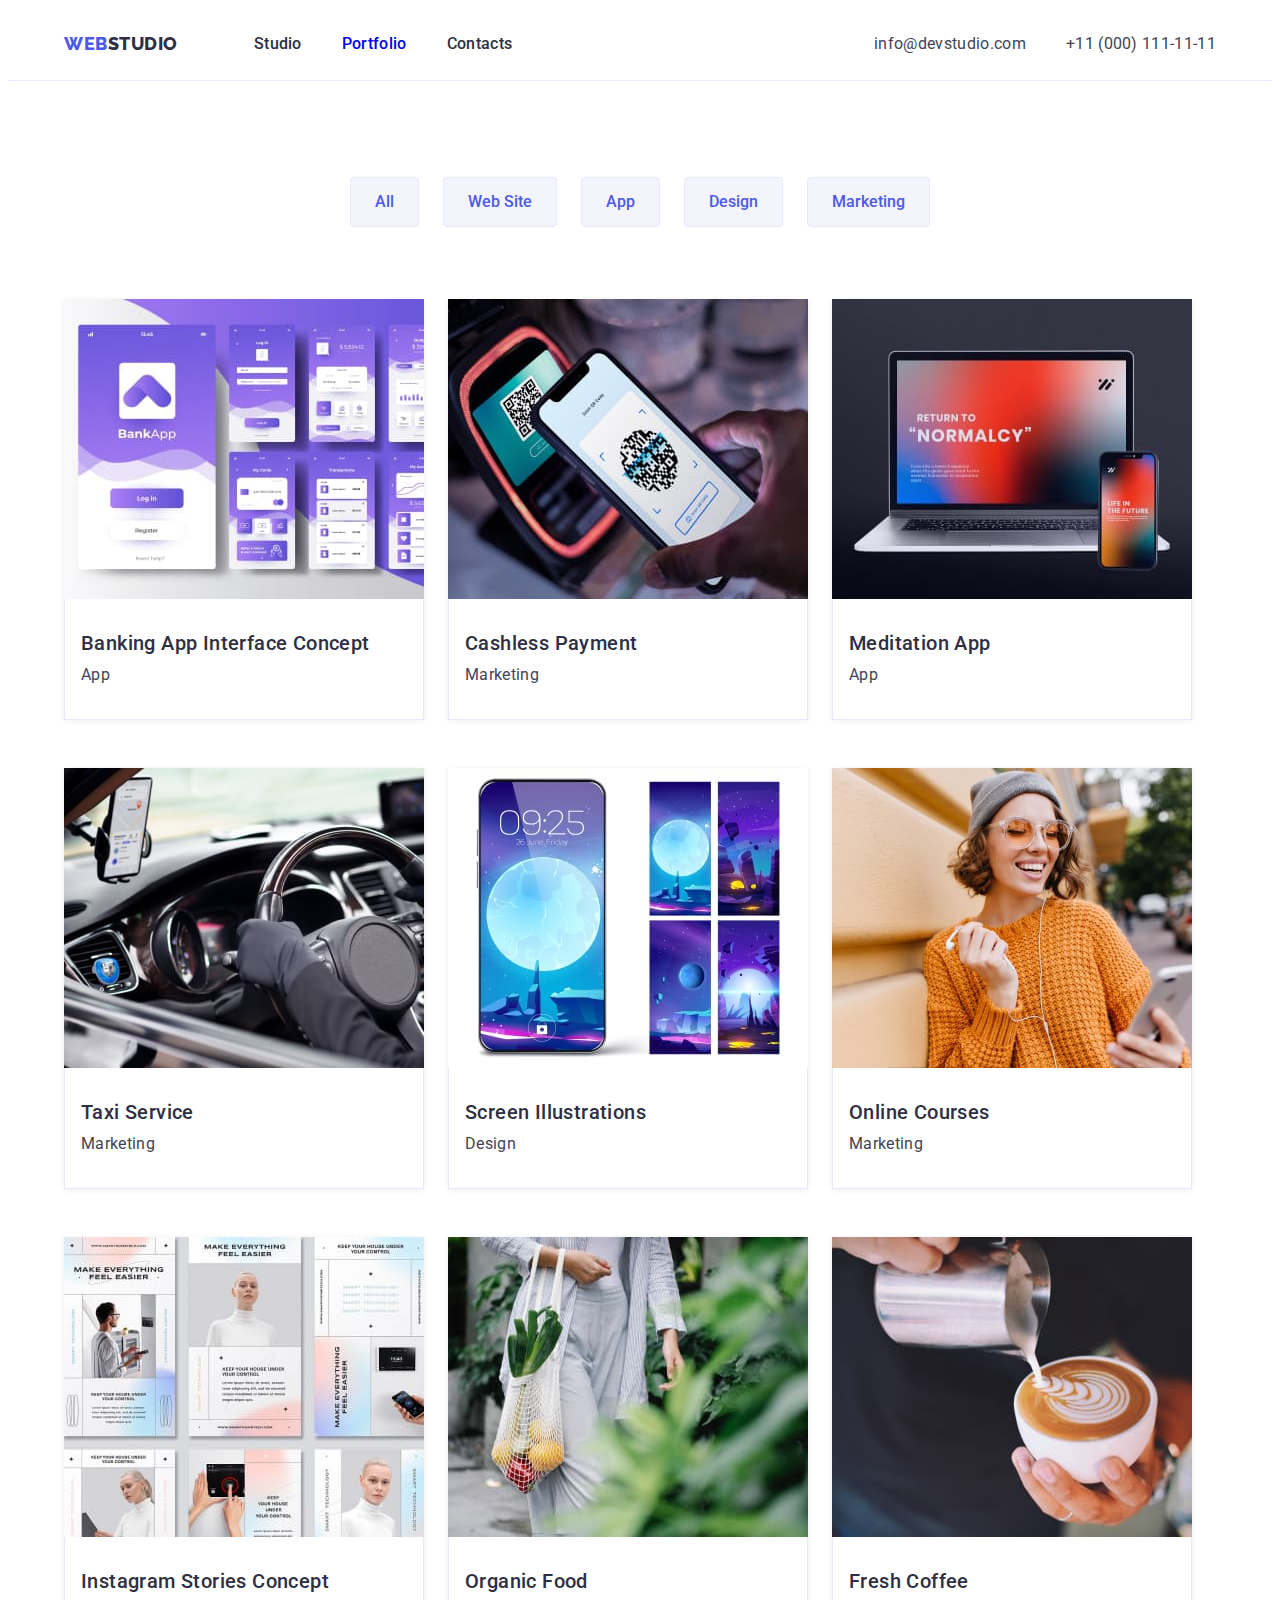
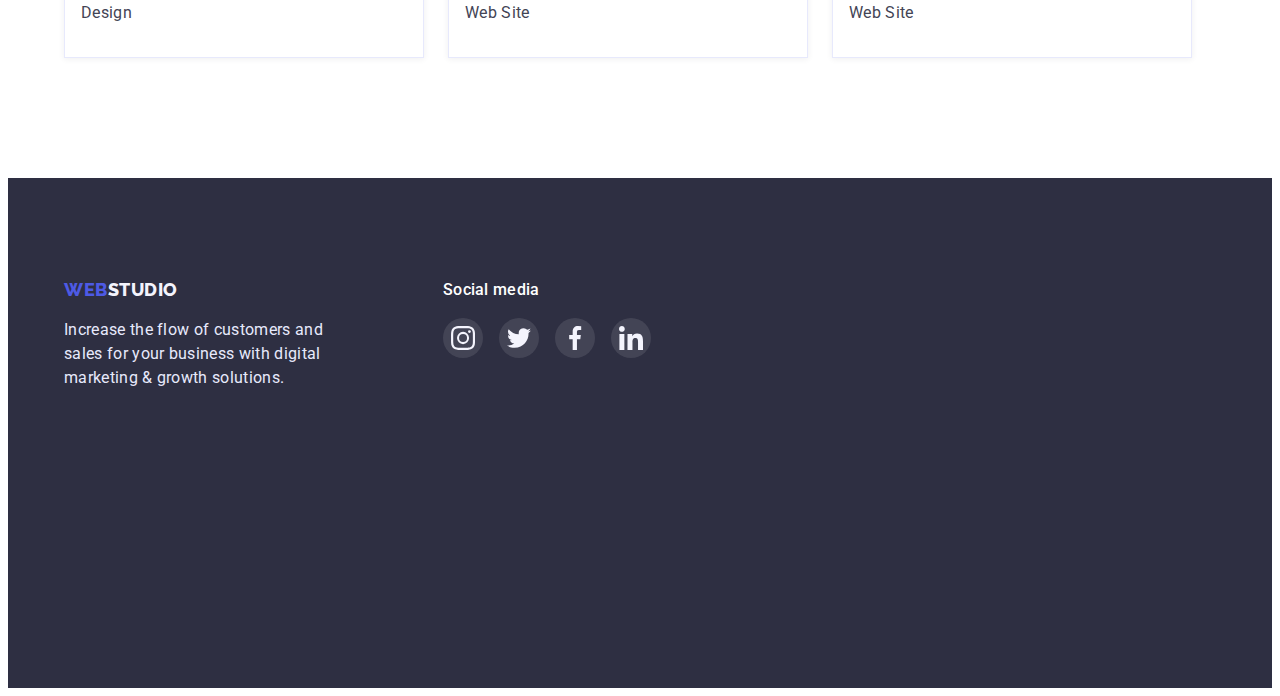
==== portfolio.html @ 1dce3df9 "Add prev rep" ====
<!DOCTYPE html>
<html lang="en">
<head>
    <meta charset="UTF-8">
    <meta http-equiv="X-UA-Compatible" content="IE=edge">
    <meta name="viewport" content="width=device-width, initial-scale=1.0">
    <title>Portfolio</title>
    <link rel="preconnect" href="https://fonts.googleapis.com">
    <link rel="preconnect" href="https://fonts.gstatic.com" crossorigin>
    <link href="https://fonts.googleapis.com/css2?family=Raleway:wght@800&family=Roboto:wght@400;500;700;900&display=swap" rel="stylesheet">
    <link rel="stylesheet" href="https://cdnjs.cloudflare.com/ajax/libs/modern-normalize/1.1.0/modern-normalize.min.css" integrity="sha512-wpPYUAdjBVSE4KJnH1VR1HeZfpl1ub8YT/NKx4PuQ5NmX2tKuGu6U/JRp5y+Y8XG2tV+wKQpNHVUX03MfMFn9Q==" crossorigin="anonymous" referrerpolicy="no-referrer" />
    <link rel="stylesheet" href="./css/styles.css">
</head>
<body class="">
    <header class="header-style">
        <div class="header container">
            <nav class="navigation">
                <a href="./index.html" class="logo"><span class="logo-first-part">Web</span><span class="logo-second-part">Studio</span></a>
                <ul class="list navigation-list">
                    <li class="item"><a href="./index.html" class="other-page nav-link">Studio</a></li>
                    <li class="item"><a href="./portfolio.html" class="active-page nav-link">Portfolio</a></li>
                    <li class="item"><a href="" class="other-page nav-link">Contacts</a></li>
                </ul>
            </nav>
            <address class="address">
                <ul class="list address-list">
                    <li class="item"><a href="mailto:info@devstudio.com" class="address-item email">info@devstudio.com</a></li>
                    <li class="item"><a href="tel:+110001111111" class="address-item tel">+11 (000) 111-11-11</a></li>
                </ul>
            </address>
        </div>
    </header>
    <main>
        <section class="filter">
            <h1 class="filter-title visually-hidden">Portfolio</h1>
            <ul class="filter-list list">
                <li class="item"><button type="button" class="filter-item">All</button></li>
                <li class="item"><button type="button" class="filter-item">Web Site</button></li>
                <li class="item"><button type="button" class="filter-item">App</button></li>
                <li class="item"><button type="button" class="filter-item">Design</button></li>
                <li class="item"><button type="button" class="filter-item">Marketing</button></li>
            </ul> 
            
            <div class="container">
                <ul class="examples-list list">
                    <li class="item">
                        <img src="./images/banking-app.jpg" alt="Banking App" width="360" class="img-fix">
                        <div class="text">
                            <h3 class="examples-title">Banking App Interface Concept</h3>
                            <p class="example-type">App</p>
                        </div>                    
                    </li>
                    <li class="item">
                        <img src="./images/cashless-payment.jpg" alt="Cashless Payment" width="360" class="img-fix">
                        <div class="text">
                            <h3 class="examples-title">Cashless Payment</h3>
                            <p class="example-type">Marketing</p>
                        </div>
                    </li>
                    <li class="item">
                        <img src="./images/meditation-app.jpg" alt="Meditaion App" width="360" class="img-fix">
                        <div class="text">
                            <h3 class="examples-title">Meditation App</h3>
                            <p class="example-type">App</p> 
                        </div>
                        
                    </li>
                    <li class="item">
                        <img src="./images/taxi-service.jpg" alt="Taxi Service" width="360" class="img-fix">
                        <div class="text">
                            <h3 class="examples-title">Taxi Service</h3>
                            <p class="example-type">Marketing</p>
                        </div>
                        
                    </li>
                    <li class="item">
                        <img src="./images/screen-illustrations.jpg" alt="Screen Illustrations" width="360" class="img-fix">
                        <div class="text">
                            <h3 class="examples-title">Screen Illustrations</h3>
                            <p class="example-type">Design</p>
                        </div>
                        
                    </li>
                    <li class="item">
                        <img src="./images/online-courses.jpg" alt="Online Courses" width="360" class="img-fix">
                        <div class="text">
                            <h3 class="examples-title">Online Courses</h3>
                            <p class="example-type">Marketing</p>
                        </div>
                        
                    </li>
                    <li class="item">
                        <img src="./images/instagram-stories.jpg" alt="Instagram Stories Concept" width="360" class="img-fix">
                        <div class="text">
                            <h3 class="examples-title">Instagram Stories Concept</h3>
                            <p class="example-type">Design</p>
                        </div>
                        
                    </li>
                    <li class="item">
                        <img src="./images/organic-food.jpg" alt="Organic Food" width="360" class="img-fix">
                        <div class="text">
                            <h3 class="examples-title">Organic Food</h3>
                            <p class="example-type">Web Site</p>
                        </div>
                        
                    </li>
                    <li class="item">
                        <img src="./images/fresh-coffe.jpg" alt="Fresh Coffee" width="360" class="img-fix">
                        <div class="text">
                            <h3 class="examples-title">Fresh Coffee</h3>
                            <p class="example-type">Web Site</p>
                        </div> 
                    </li>
                </ul>
            </div>
        </section>
    </main>
    <footer class="footer">
        <div class="container footer-container">
           <div>
                <a href="./index.html"><span class="logo-first-part">Web</span><span class="logo-second-part-footer">Studio</span></a>
                <p class="footer-text">Increase the flow of customers and <br> sales for your business with digital <br> marketing & growth solutions.</p>
           </div>
           <div class="footer-social">
                <h3 class="footer-subtitle">Social media</h3>
                <ul class="footer-social-list list">
                    <li class="footer-social-list-item">
                        <a href="" class="footer-social-link">
                            <svg class="footer-icon-social" width="16" heigth="16">
                                <use href="./images/icons.svg#icon-instagram"></use>
                            </svg>
                        </a>
                    </li>
                    <li class="footer-social-list-item">
                        <a href="" class="footer-social-link">
                            <svg class="footer-icon-social">
                                <use href="./images/icons.svg#icon-twitter"></use>
                            </svg>
                        </a>
                    </li>
                    <li class="footer-social-list-item">
                        <a href="" class="footer-social-link">
                            <svg class="footer-icon-social">
                                <use href="./images/icons.svg#icon-facebook"></use>
                            </svg>
                        </a>
                
                    <li class="footer-social-list-item">
                        <a href="" class="footer-social-link">
                            <svg class="footer-icon-social">
                                <use href="./images/icons.svg#icon-linkedin"></use>
                            </svg>
                        </a>
                    </li>
                </ul>
           </div>
        </div>
    </footer>
</body>
</html>
---- css/styles.css ----
/* variables */
:root {
    /* navy blue */
    --headline-color: #2E2F42;
    /* slate */
    --secondary-color: #434455;
    /* iris */
    --logo-style-color: #4D5AE5;

    --button-color: #404BBF;
    --logo-footer-color: #F4F4FD;
    --simple-white:#fff;
    --footer-social-logo-color:rgba(255, 255, 255, 0.1);
    --accent-color:#31D0AA;
    --customers-border-color: #8E8F99;
}


a {
    text-decoration: none;
}
.list {
    list-style: none;
}
h1,h2,h3,h4,h5,h6,
p,ul {
    margin-top: 0;
    margin-bottom: 0;
    padding: 0;
}

/* Header */

.header{
    display: flex;
    align-items: center;
}

.header-style {
    border-bottom: 1px solid #E7E9FC;
}
.container {
    width: 1152px;
    padding-left: 12px;
    padding-right: 12px;
    margin-left: auto;
    margin-right: auto;
}

.visually-hidden {
    position: absolute;
    width: 1px;
    height: 1px;
    margin: -1px;
    border: 0;
    padding: 0;
    
    white-space: nowrap;
    clip-path: inset(100%);
    clip: rect(0 0 0 0);
    overflow: hidden;
}

body {
    font-family: 'Roboto', sans-serif;
    font-style: normal;
    color: var(--secondary-color) ;
}

/* logo */

.logo{
    margin-right: 76px;
}

.logo-first-part {
    font-family: 'Raleway';
    font-style: normal;
    font-weight: 800;
    font-size: 18px;
    line-height: 24px;
    letter-spacing: 0.03em;
    color:var(--logo-style-color);
    text-transform: uppercase;
}

.logo-second-part {
    font-family: 'Raleway';
    font-style: normal;
    font-weight: 800;
    font-size: 18px;
    line-height: 24px;
    letter-spacing: 0.03em;
    color: var(--headline-color);
    text-transform: uppercase;
}
.logo-second-part-footer {
    font-family: 'Raleway';
    font-style: normal;
    font-weight: 800;
    font-size: 18px;
    line-height: 24px;
    letter-spacing: 0.03em;
    color: var(--logo-footer-color);
    text-transform: uppercase;
}

/* Portfolio page */
/* Navigation */

.navigation {
    display: flex;
    align-items: center;
}
.navigation-list {
    display: flex;
    font-weight: 500;
    font-size: 16px;
    line-height: 24px;
    letter-spacing: 0.02em;
    color: var(--headline-color);
}

.navigation-list .nav-link {
    display: inline-block;
    padding: 24px 0;
}
.navigation-list .item+.item{
    margin-left: 40px;
}

.address {
    display: flex;
    margin-left: auto;
}
.address-list{
    display: flex;
}

.address-list .item+.item {
    margin-left: 40px;
}

/* .active-page {
    
    margin-bottom: -5px;
    border-bottom: 5px solid var(--logo-style-color);
} */

.active-page:hover,
.active-page:focus {
    color: var(--logo-style-color); 
}

.other-page{
    color: var(--headline-color);
}
.other-page:hover,
.other-page:focus {
    color: var(--logo-style-color);
}

.address-list {
}



.address-item {
    font-style: normal;
    font-size: 16px;
    line-height: 24px;
    color: var(--secondary-color);
    letter-spacing: 0.02em;
}
.address-item:hover,
.address-item:focus {
    color: var(--logo-style-color);
}
/* 
.address-list .item .email::before{
    content:'\2709';
    margin-right: 10px;
} */

/* .address-list .item .tel::before{
    content:'\260E';
    margin-right: 10px;
} */

/* main */

/* filter */

.filter{
    padding-top: 96px;
    padding-bottom: 120px;
}
.filter-item-first {
    font-family: inherit;
    font-weight: 500;
    font-size: 16px;
    line-height: 24px;
    color: #FFFFFF;
    background-color: var(--button-color);
    border-style: unset;
    cursor: pointer;
}

.filter-item-first:hover,
.filter-item-first:focus {
    background-color: var(--logo-style-color);
}
.filter-item {
    font-family: inherit;
    font-weight: 500;
    font-size: 16px;
    line-height: 24px;
    color: var(--logo-style-color) ;
    background-color: #F4F4FD;
    border: 1px solid #E7E9FC;
    border-radius: 4px;
    cursor: pointer;
}

.filter-item:hover,
.filter-item:focus {
    color:var(--simple-white);
    background-color: var(--button-color);
}

.filter-list {
    display: flex;
    margin-bottom: 72px;
    justify-content: center;
}

.filter .filter-item{
    padding: 12px 24px;
}

.filter .filter-list .item +.item{
    margin-left: 24px;
}

/* Example of works */
.examples{
    
}

.examples-title {
    font-weight: 500;
    font-size: 20px;
    line-height: 24px;
    letter-spacing: 0.02em;
    color: var(--headline-color);
    margin-bottom: 8px;
}

.example-type {
    font-size: 16px;
    line-height: 24px;
    letter-spacing: 0.02em;
    color: var(--secondary-color);
}

.examples-list {
    display: flex;
    flex-wrap: wrap;
    row-gap: 48px;
    column-gap: 24px;
    
}

.examples-list .text {
    padding-top: 32px;
    padding-bottom: 32px;
    padding-left: 16px;
    border-bottom: 1px solid #E7E9FC;
    border-left: 1px solid #E7E9FC;
    border-right: 1px solid #E7E9FC;
}
.examples-list {
    display:flex;
    flex-basis: calc((100%-48)/3);
}

.examples-list .item {
    box-shadow: 0px 1px 6px rgba(46, 47, 66, 0.08);
}

.examples-list .item:hover{
    box-shadow: 0px 1px 6px rgba(46, 47, 66, 0.08), 0px 1px 1px rgba(46, 47, 66, 0.16), 0px 2px 1px rgba(46, 47, 66, 0.08);
}


/* footer portfolio */

.footer {
    background-color: var(--headline-color); 
}

.footer-text {
    font-size: 16px;
    line-height: 24px;
    letter-spacing: 0.02em;
    color: #E7E9FC;
}

/* Main page */

.headline-section {
    display: flex;
    justify-content: center;
    flex-direction: column;
    align-items: center;
    background: var(--headline-color);
    padding-top: 188px;
    padding-bottom: 188px;
    
}

.overlay{
    background-image:
    linear-gradient(to right, rgba(46,47,66,0.7) 50%, rgba(46,47,66,0.7) 50% ), url(../images/people-office.jpg);
    background-repeat:no-repeat ;
    background-position: center;
    margin-right: auto;
    margin-left: auto;
    max-width: 1440px;
}
.headline-section-title {
    margin-bottom: 48px;
    font-size: 56px;
    line-height: 60px;
    text-align: center;
    letter-spacing: 0.02em;
    color: var(--simple-white);
}
.headline-section-button {
    display: flex;
    justify-content: center;
    padding: 16px 32px;

    font-weight: 500;
    font-size: 16px;
    line-height: 24px;
    letter-spacing: 0.04em;

    color: var(--simple-white);
    background-color: var(--logo-style-color);
    box-shadow: 0px 4px 4px rgba(0, 0, 0, 0.15);
    border-style: none;
    border-radius: 4px;
}
.headline-section-button:hover,
.headline-section-button:focus {
    background-color:var(--button-color) ;
}

.button{
    display: flex;
    justify-content: center;
}

/* Our Qualities */

.qualities {
    padding-top: 120px;
    padding-bottom: 120px;

}

.qualities-list .title {
    font-weight: 500;
    font-size: 20px;
    line-height: 24px;
    letter-spacing: 0.02em;
    color: var(--headline-color);
    margin-bottom: 8px;
}

.qualities-list .text {
    font-size: 16px;
    line-height: 24px;
    letter-spacing: 0.02em;
    color: var(--secondary-color);
}

.qualities-list {
    display: flex;

}

.qualities-list .list{
    width: 264px;
}

.qualities-list .list +.list{
    margin-left: 24px;
}

.our-qualities-icon-container{
    display: flex;
    justify-content: center;
    align-items: center;

    margin-bottom: 8px;
    width: 264px;
    height: 112px;
    background-color: var(--logo-footer-color);
    border-radius: 4px;
}


.icon-qualities {

    width: 64px;
    height: 64px;
}
/* What are we doing */

.works{
    padding-bottom: 120px;
}

.works-list {
    display: flex;
}
.works-list .list +.list{
    margin-left: 24px;
}

/* Our team */

.our-team-title{
}

.ourt-team-container{
    padding-top: 120px;
    padding-bottom: 120px;
}

.our-team{
    background-color:var(--logo-footer-color);
}

.our-team-list {
    display: flex;
}

.our-team-list .item + .item{
    margin-left: 24px;
}

.our-team-list .title {
    text-align: center;
    font-weight: 500;
    font-size: 20px;
    line-height: 24px;
    letter-spacing: 0.02em;
    color: var(--headline-color);
    margin-bottom: 8px;
}

.our-team-list .text {
    text-align: center;
    font-size: 16px;
    line-height: 24px;
    letter-spacing: 0.02em;
    color: var(--secondary-color);

}

.our-team-list .description {
    padding-top: 32px;
    padding-bottom: 32px;
}

.description {
    padding-left: 16px;
    padding-right: 16px;
    background: #FFFFFF;
    box-shadow: 0px 1px 6px rgba(46, 47, 66, 0.08), 0px 1px 1px rgba(46, 47, 66, 0.16), 0px 2px 1px rgba(46, 47, 66, 0.08);
    border-radius: 0px 0px 4px 4px;
}
.social-list{
    display: flex;
    margin-top: 8px;
    gap: 24px;
}



.social-list-item{
    display: flex;
    
    padding: 12px;
    width: 40px;
    height: 40px;
    
    border-radius: 50%;
    background-color: var(--logo-style-color);
}

.social-list-item:hover{
    background-color:var(--button-color);
}
.icon-social{
} 

/* Customers */

.customers{
    padding-top: 120px;
    padding-bottom: 120px;
}
.customers .title{
    font-size: 36px;
    line-height: 1.11;
    text-align: center;
    letter-spacing: 0.02em;
    text-transform: capitalize;
    color: #2E2F42;
    margin-bottom: 72px;
}

.customers-list{
    display: flex;
    gap: 24px;
}

.customers-list .item{
    width: calc((100%-5*24)/6);
    height: 88px;
}

.customers-link{
    border: 1px solid #8E8F99;
    border-radius: 4px;
    border-color: var(--customers-border-color);
}


.customers-link{
    width: 100%;
    height: 100%;
    display: flex;
    justify-content: center;
    align-items: center;
    color: var(--customers-border-color);
}

.customers-list .icon{
    fill:currentColor;
}

.customers-list .customers-link:is(:hover,:focus) {
    border-color:var(--button-color);
    color: var(--button-color);
}
/* footer */

.footer {
    display: flex;
    min-height: 310px;
    padding-top: 100px;
    padding-bottom: 100px;
}


.footer-text {
    margin-top: 16px;
}
.footer-subtitle{
    margin-bottom: 16px;
    font-weight: 500;
    font-size: 16px;
    line-height: 1.5;
    letter-spacing: 0.02em;
    color: #FFFFFF;
}

.footer-container{
    display: flex;
    align-content: flex-start;
    gap: 120px;
}

.footer-social-list{
    display: flex;
    gap: 16px;
}

.footer-social-list-item{
    display: flex;
    width: 40px;
    height: 40px;
}

.footer-social-link{
    width:100% ;
    height: 100%;

    display: flex;
    justify-content: center;
    align-items: center;
    border-radius: 50%;
    background-color:var(--footer-social-logo-color)
}

.footer-social-list-item:hover{
    background-color: var(--accent-color);
}

.footer-icon-social{
    width: 24px;
    height: 24px;
}

/* Utilities */

.title-secondary-level {
    margin-bottom: 72px;

    font-size: 36px;
    line-height: 40px;
    text-align: center;
    letter-spacing: 0.02em;
    text-transform: capitalize;
    color: var(--headline-color);
}
.img-fix {
    display: block;
}



/* .img-team{
    box-shadow: 0px 1px 6px;
    border-radius: 0px 0px 4px 4px;
} */
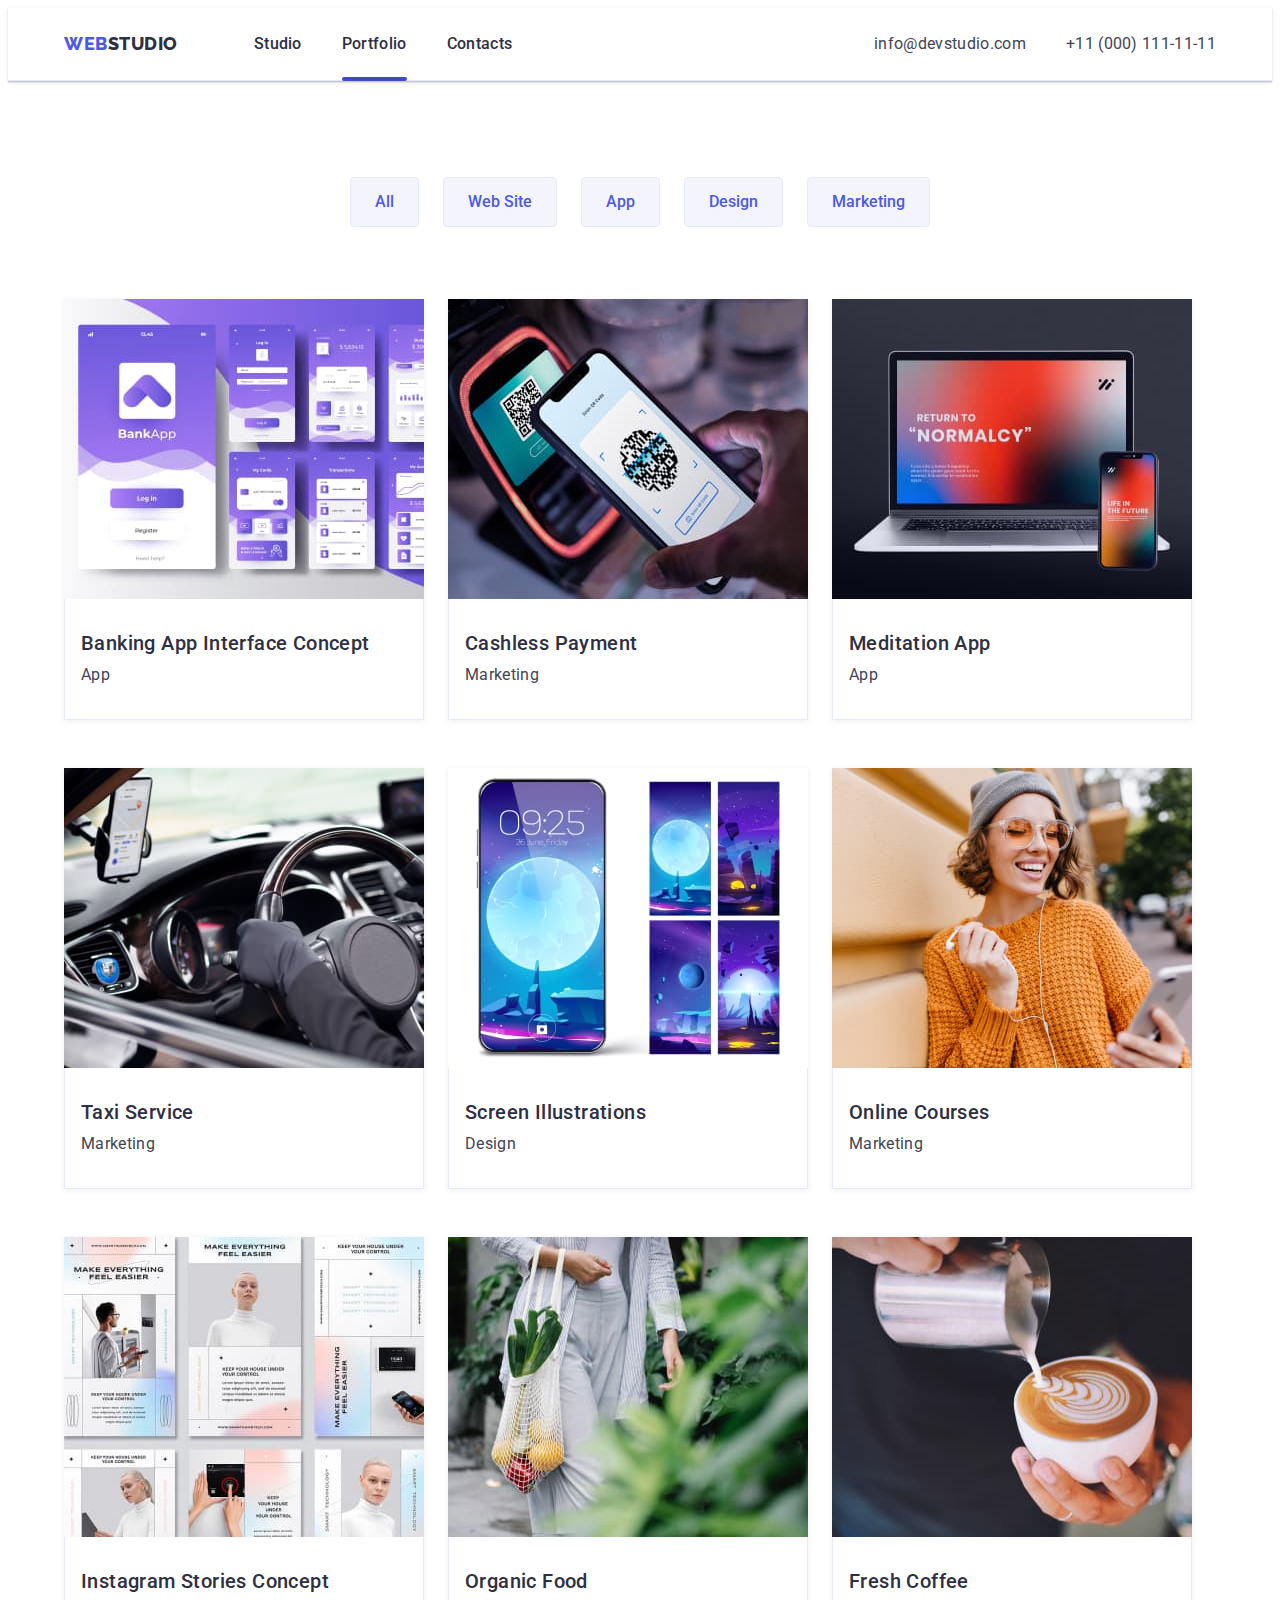
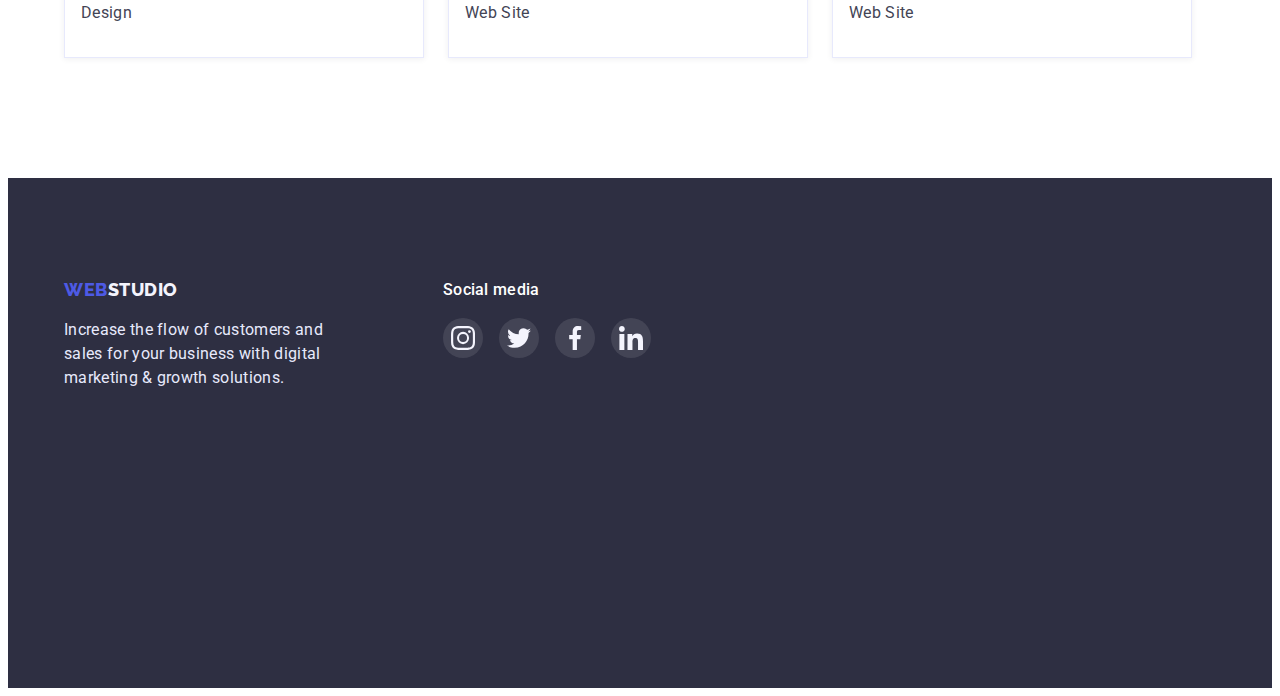
==== commit 84807424: "transitions + fix minor bugs" ====
--- a/portfolio.html
+++ b/portfolio.html
@@ -44,21 +44,35 @@
             <div class="container">
                 <ul class="examples-list list">
                     <li class="item">
-                        <img src="./images/banking-app.jpg" alt="Banking App" width="360" class="img-fix">
+                        <div class="img-overlay">
+                            <img src="./images/banking-app.jpg" alt="Banking App" width="360" class="img-fix img">
+                            <p class="overlay-text">14 Stylish and User-Friendly App Design Concepts · Task Manager App · Calorie Tracker App · Exotic Fruit Ecommerce App ·
+                            Cloud Storage App</p>
+                        </div>
                         <div class="text">
                             <h3 class="examples-title">Banking App Interface Concept</h3>
                             <p class="example-type">App</p>
                         </div>                    
                     </li>
                     <li class="item">
-                        <img src="./images/cashless-payment.jpg" alt="Cashless Payment" width="360" class="img-fix">
+                        <div class="img-overlay">
+                            <img src="./images/cashless-payment.jpg" alt="Cashless Payment" width="360" class="img-fix">
+                            <p class="overlay-text">14 Stylish and User-Friendly App Design Concepts · Task Manager App · Calorie Tracker App ·
+                                Exotic Fruit Ecommerce App ·
+                                Cloud Storage App</p>
+                        </div>
                         <div class="text">
                             <h3 class="examples-title">Cashless Payment</h3>
                             <p class="example-type">Marketing</p>
                         </div>
                     </li>
                     <li class="item">
-                        <img src="./images/meditation-app.jpg" alt="Meditaion App" width="360" class="img-fix">
+                        <div class="img-overlay">
+                            <img src="./images/meditation-app.jpg" alt="Meditaion App" width="360" class="img-fix">
+                            <p class="overlay-text">14 Stylish and User-Friendly App Design Concepts · Task Manager App · Calorie Tracker App ·
+                                Exotic Fruit Ecommerce App ·
+                                Cloud Storage App</p>
+                        </div>
                         <div class="text">
                             <h3 class="examples-title">Meditation App</h3>
                             <p class="example-type">App</p> 
@@ -66,15 +80,27 @@
                         
                     </li>
                     <li class="item">
-                        <img src="./images/taxi-service.jpg" alt="Taxi Service" width="360" class="img-fix">
+                        <div class="img-overlay">
+                            <img src="./images/taxi-service.jpg" alt="Taxi Service" width="360" class="img-fix">
+                            <p class="overlay-text">14 Stylish and User-Friendly App Design Concepts · Task Manager App · Calorie Tracker App ·
+                            Exotic Fruit Ecommerce App ·
+                            Cloud Storage App</p>
+                        </div>
                         <div class="text">
                             <h3 class="examples-title">Taxi Service</h3>
-                            <p class="example-type">Marketing</p>
-                        </div>
-                        
-                    </li>
-                    <li class="item">
-                        <img src="./images/screen-illustrations.jpg" alt="Screen Illustrations" width="360" class="img-fix">
+                            <p class="example-type">Marketing
+                            </p>
+                        </div>
+                        
+                    </li>
+                    <li class="item">
+                        <div class="img-overlay">
+                            <img src="./images/screen-illustrations.jpg" alt="Screen Illustrations" width="360" class="img-fix">
+                            <p class="overlay-text">14 Stylish and User-Friendly App Design Concepts · Task Manager App · Calorie Tracker App ·
+                                Exotic Fruit Ecommerce App ·
+                                Cloud Storage App 
+                            </p>
+                        </div>
                         <div class="text">
                             <h3 class="examples-title">Screen Illustrations</h3>
                             <p class="example-type">Design</p>
@@ -82,7 +108,13 @@
                         
                     </li>
                     <li class="item">
-                        <img src="./images/online-courses.jpg" alt="Online Courses" width="360" class="img-fix">
+                        <div class="img-overlay">
+                            <img src="./images/online-courses.jpg" alt="Online Courses" width="360" class="img-fix">
+                            <p class="overlay-text">14 Stylish and User-Friendly App Design Concepts · Task Manager App · Calorie Tracker App ·
+                                Exotic Fruit Ecommerce App ·
+                                Cloud Storage App
+                            </p>
+                        </div>
                         <div class="text">
                             <h3 class="examples-title">Online Courses</h3>
                             <p class="example-type">Marketing</p>
@@ -90,7 +122,13 @@
                         
                     </li>
                     <li class="item">
-                        <img src="./images/instagram-stories.jpg" alt="Instagram Stories Concept" width="360" class="img-fix">
+                        <div class="img-overlay">
+                            <img src="./images/instagram-stories.jpg" alt="Instagram Stories Concept" width="360" class="img-fix">
+                            <p class="overlay-text">14 Stylish and User-Friendly App Design Concepts · Task Manager App · Calorie Tracker App ·
+                                Exotic Fruit Ecommerce App ·
+                                Cloud Storage App
+                            </p>
+                        </div>
                         <div class="text">
                             <h3 class="examples-title">Instagram Stories Concept</h3>
                             <p class="example-type">Design</p>
@@ -98,7 +136,13 @@
                         
                     </li>
                     <li class="item">
-                        <img src="./images/organic-food.jpg" alt="Organic Food" width="360" class="img-fix">
+                        <div class="img-overlay">
+                            <img src="./images/organic-food.jpg" alt="Organic Food" width="360" class="img-fix">
+                            <p class="overlay-text">14 Stylish and User-Friendly App Design Concepts · Task Manager App · Calorie Tracker App ·
+                                Exotic Fruit Ecommerce App ·
+                                Cloud Storage App
+                            </p>
+                        </div>
                         <div class="text">
                             <h3 class="examples-title">Organic Food</h3>
                             <p class="example-type">Web Site</p>
@@ -106,7 +150,13 @@
                         
                     </li>
                     <li class="item">
-                        <img src="./images/fresh-coffe.jpg" alt="Fresh Coffee" width="360" class="img-fix">
+                        <div class="img-overlay">
+                            <img src="./images/fresh-coffe.jpg" alt="Fresh Coffee" width="360" class="img-fix">
+                            <p class="overlay-text">14 Stylish and User-Friendly App Design Concepts · Task Manager App · Calorie Tracker App ·
+                                Exotic Fruit Ecommerce App ·
+                                Cloud Storage App
+                            </p>
+                        </div>
                         <div class="text">
                             <h3 class="examples-title">Fresh Coffee</h3>
                             <p class="example-type">Web Site</p>
@@ -118,16 +168,16 @@
     </main>
     <footer class="footer">
         <div class="container footer-container">
-           <div>
+            <div>
                 <a href="./index.html"><span class="logo-first-part">Web</span><span class="logo-second-part-footer">Studio</span></a>
                 <p class="footer-text">Increase the flow of customers and <br> sales for your business with digital <br> marketing & growth solutions.</p>
-           </div>
-           <div class="footer-social">
+            </div>
+            <div class="footer-social">
                 <h3 class="footer-subtitle">Social media</h3>
                 <ul class="footer-social-list list">
                     <li class="footer-social-list-item">
                         <a href="" class="footer-social-link">
-                            <svg class="footer-icon-social" width="16" heigth="16">
+                            <svg class="footer-icon-social">
                                 <use href="./images/icons.svg#icon-instagram"></use>
                             </svg>
                         </a>
@@ -154,7 +204,7 @@
                         </a>
                     </li>
                 </ul>
-           </div>
+            </div>
         </div>
     </footer>
 </body>
--- a/css/styles.css
+++ b/css/styles.css
@@ -13,6 +13,7 @@
     --footer-social-logo-color:rgba(255, 255, 255, 0.1);
     --accent-color:#31D0AA;
     --customers-border-color: #8E8F99;
+    --animation-cubic: cubic-bezier(0.4, 0, 0.2, 1);
 }
 
 
@@ -38,6 +39,7 @@
 
 .header-style {
     border-bottom: 1px solid #E7E9FC;
+    box-shadow: 0px 2px 1px rgba(46, 47, 66, 0.08), 0px 1px 1px rgba(46, 47, 66, 0.16), 0px 1px 6px rgba(46, 47, 66, 0.08);
 }
 .container {
     width: 1152px;
@@ -129,6 +131,10 @@
     margin-left: 40px;
 }
 
+.navigation-list .item{
+    position: relative;
+}
+
 .address {
     display: flex;
     margin-left: auto;
@@ -141,11 +147,21 @@
     margin-left: 40px;
 }
 
-/* .active-page {
-    
-    margin-bottom: -5px;
-    border-bottom: 5px solid var(--logo-style-color);
-} */
+.active-page::after {
+    position: absolute;
+    bottom: -1px;
+    content: '';
+    display: block;
+    width: 100%;
+    height: 4px;
+    background: #404BBF;
+    border-radius: 2px;
+}
+
+.active-page{
+    color:currentColor;
+    transition: color 250ms var(--animation-cubic);
+}
 
 .active-page:hover,
 .active-page:focus {
@@ -154,6 +170,7 @@
 
 .other-page{
     color: var(--headline-color);
+    transition: color 250ms var(--animation-cubic);
 }
 .other-page:hover,
 .other-page:focus {
@@ -171,6 +188,8 @@
     line-height: 24px;
     color: var(--secondary-color);
     letter-spacing: 0.02em;
+    color:currentColor;
+    transition: color 250ms var(--animation-cubic);
 }
 .address-item:hover,
 .address-item:focus {
@@ -195,21 +214,8 @@
     padding-top: 96px;
     padding-bottom: 120px;
 }
-.filter-item-first {
-    font-family: inherit;
-    font-weight: 500;
-    font-size: 16px;
-    line-height: 24px;
-    color: #FFFFFF;
-    background-color: var(--button-color);
-    border-style: unset;
-    cursor: pointer;
-}
-
-.filter-item-first:hover,
-.filter-item-first:focus {
-    background-color: var(--logo-style-color);
-}
+
+
 .filter-item {
     font-family: inherit;
     font-weight: 500;
@@ -219,13 +225,20 @@
     background-color: #F4F4FD;
     border: 1px solid #E7E9FC;
     border-radius: 4px;
+    box-shadow: none;
     cursor: pointer;
+    transition: color 250ms var(--animation-cubic), 
+    background-color 250ms var(--animation-cubic),
+    border-color 250ms var(--animation-cubic),
+    box-shadow 250ms var(--animation-cubic);
 }
 
 .filter-item:hover,
 .filter-item:focus {
     color:var(--simple-white);
     background-color: var(--button-color);
+    border-color: var(--button-color);
+    box-shadow: 0px 3px 1px rgba(0, 0, 0, 0.1), 0px 2px 1px rgba(0, 0, 0, 0.08), 0px 2px 2px rgba(0, 0, 0, 0.12);
 }
 
 .filter-list {
@@ -286,12 +299,48 @@
 
 .examples-list .item {
     box-shadow: 0px 1px 6px rgba(46, 47, 66, 0.08);
-}
-
-.examples-list .item:hover{
+    transition: box-shadow 250ms var(--animation-cubic);
+}
+
+.examples-list .item:hover,
+.examples-list .item:focus{
     box-shadow: 0px 1px 6px rgba(46, 47, 66, 0.08), 0px 1px 1px rgba(46, 47, 66, 0.16), 0px 2px 1px rgba(46, 47, 66, 0.08);
 }
 
+
+.img-overlay{
+    position: relative;
+    overflow: hidden;
+}
+
+.overlay-text {
+    position: absolute;
+    display: inline-block;
+    top: 100%;
+    left: 0;
+
+    
+
+    padding: 40px 32px;
+
+    width: 100%;
+    height: 100%;
+
+    background: #4D5AE5;
+    background-blend-mode: soft-light;
+    mix-blend-mode: normal;
+
+    font-size: 16px;
+    line-height: 1.5;
+    letter-spacing: 0.02em;
+    color: #F4F4FD;
+
+    transition: transform 250ms cubic-bezier(0.4, 0, 0.2, 1)
+
+}
+.examples-list .item:hover .overlay-text{
+    transform: translate(0, -100%); 
+}
 
 /* footer portfolio */
 
@@ -351,6 +400,8 @@
     box-shadow: 0px 4px 4px rgba(0, 0, 0, 0.15);
     border-style: none;
     border-radius: 4px;
+
+    transition: background-color 250ms var(--animation-cubic);
 }
 .headline-section-button:hover,
 .headline-section-button:focus {
@@ -360,6 +411,64 @@
 .button{
     display: flex;
     justify-content: center;
+}
+/* backdrop + modal */
+
+.backdrop {
+    position: fixed;
+    top:0;
+    left: 0;
+    width: 100%;
+    height: 100%;
+    background-color: rgba(46, 47, 66, 0.4);
+}
+
+
+
+.backdrop.is-hidden {
+    opacity: 0;
+    pointer-events: none;
+    transform: scale(1.3);
+}
+
+.backdrop {
+    transform:scale(1);
+    opacity: 1;
+    transition: transform 250ms cubic-bezier(0.4, 0, 0.2, 1), opacity 250ms cubic-bezier(0.4, 0, 0.2, 1);    
+}
+
+.backdrop .modal {
+    position: absolute;
+    min-width: 408px;
+    min-height: 576px;
+    top: 50%;
+    left: 50%;
+    transform: translate(-50%, -50%);
+    background-color: #fcfcfc;
+    box-shadow: 0px 1px 1px rgba(0, 0, 0, 0.14), 0px 1px 3px rgba(0, 0, 0, 0.12), 0px 2px 1px rgba(0, 0, 0, 0.2);
+    border-radius: 4px;
+
+}
+
+.modal-close-button {
+    position: absolute;
+    display: flex;
+    justify-content: center;
+    align-items: center;
+    width: 24px;
+    height: 24px;
+    padding: 0;
+    margin: 0;
+
+    top: 24px;
+    right: 24px;
+    border-radius: 50%;
+    background: #E7E9FC;
+    border: 1px solid rgba(0, 0, 0, 0.1);
+}
+
+.modal-close-button .icon{
+
 }
 
 /* Our Qualities */
@@ -500,12 +609,16 @@
     
     border-radius: 50%;
     background-color: var(--logo-style-color);
+
+    transition: background-color 250ms var(--animation-cubic);
 }
 
 .social-list-item:hover{
     background-color:var(--button-color);
 }
 .icon-social{
+    width: 16px;
+    height: 16px;
 } 
 
 /* Customers */
@@ -548,6 +661,9 @@
     justify-content: center;
     align-items: center;
     color: var(--customers-border-color);
+    border-color: var(--customers-border-color);
+
+    transition: color 250ms var(--animation-cubic), border-color 250ms var(--animation-cubic) ;
 }
 
 .customers-list .icon{
@@ -595,6 +711,11 @@
     display: flex;
     width: 40px;
     height: 40px;
+    
+    border-radius: 50%;
+    background-color:var(--footer-social-logo-color);
+
+    transition: background-color 250ms var(--animation-cubic);
 }
 
 .footer-social-link{
@@ -603,12 +724,11 @@
 
     display: flex;
     justify-content: center;
-    align-items: center;
-    border-radius: 50%;
-    background-color:var(--footer-social-logo-color)
-}
-
-.footer-social-list-item:hover{
+    align-items: center;  
+}
+
+.footer-social-list-item:hover,
+.footer-social-list-item:focus{
     background-color: var(--accent-color);
 }
 
